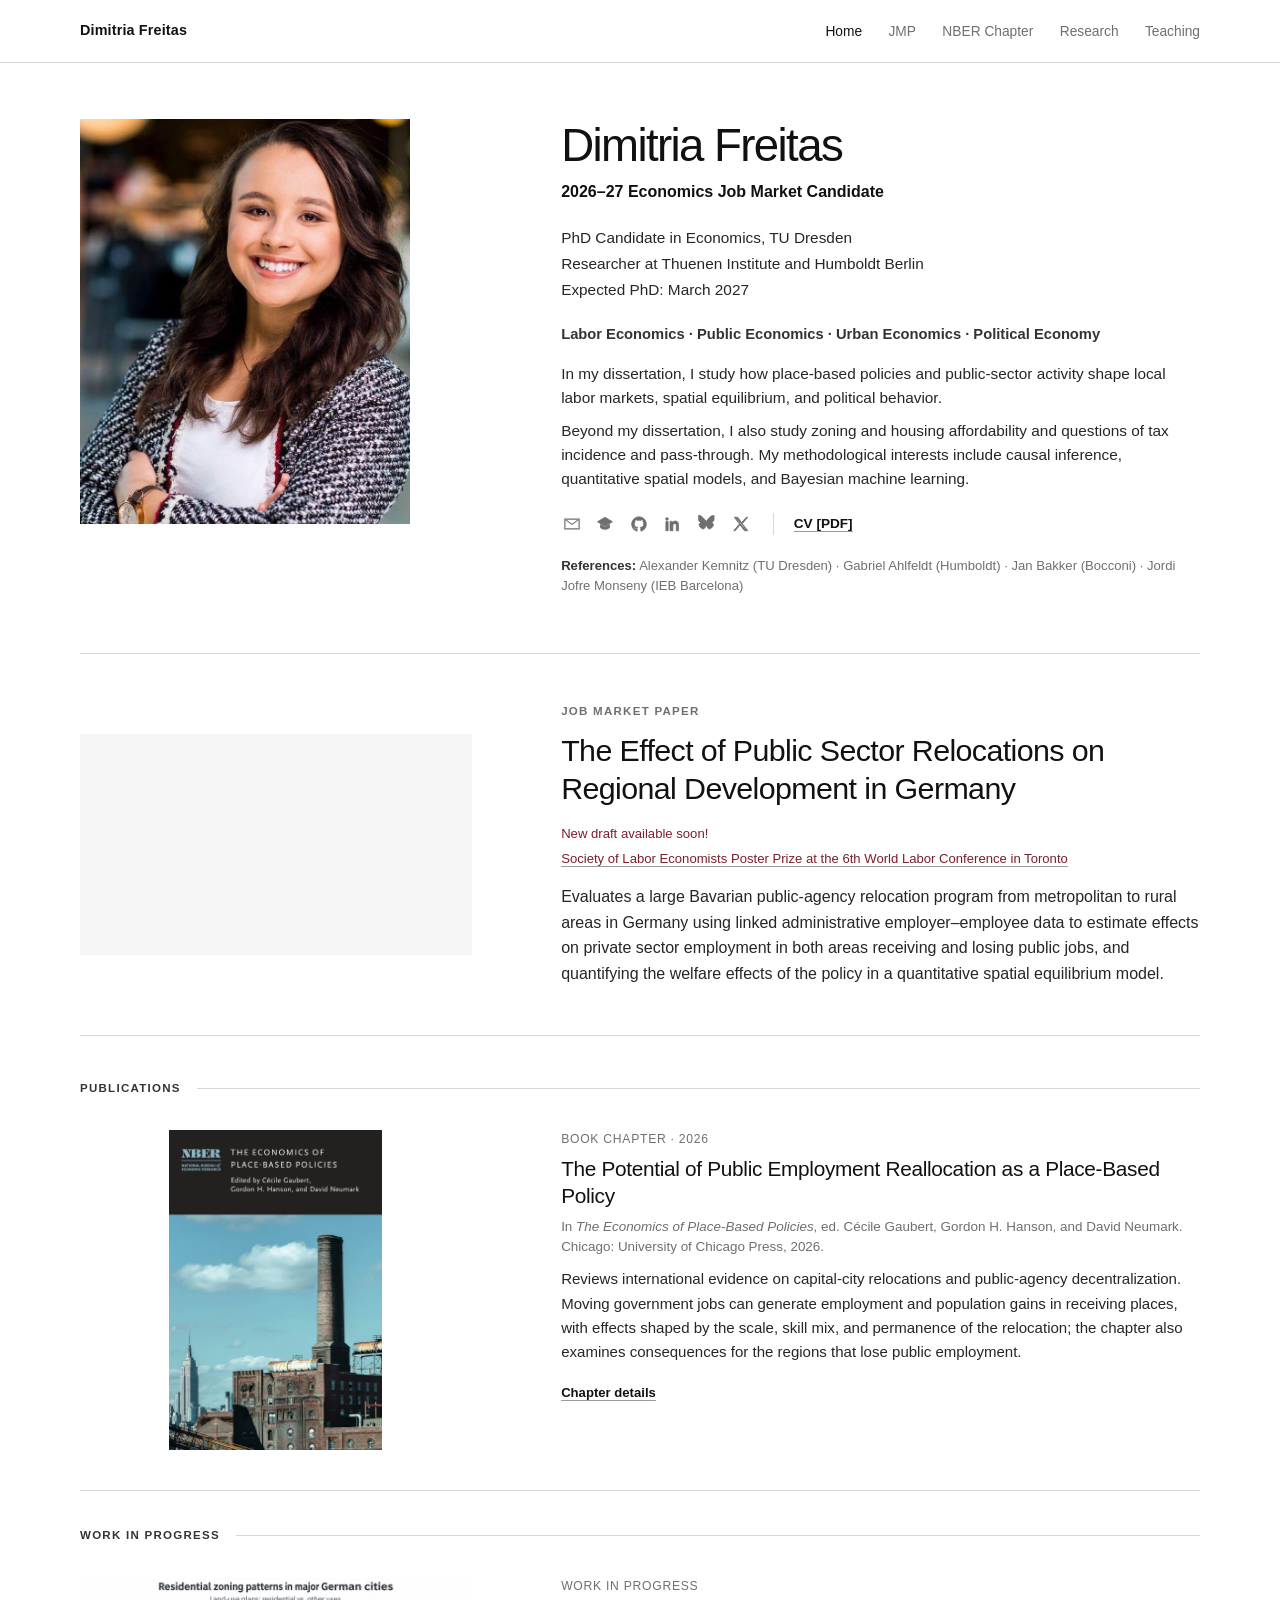
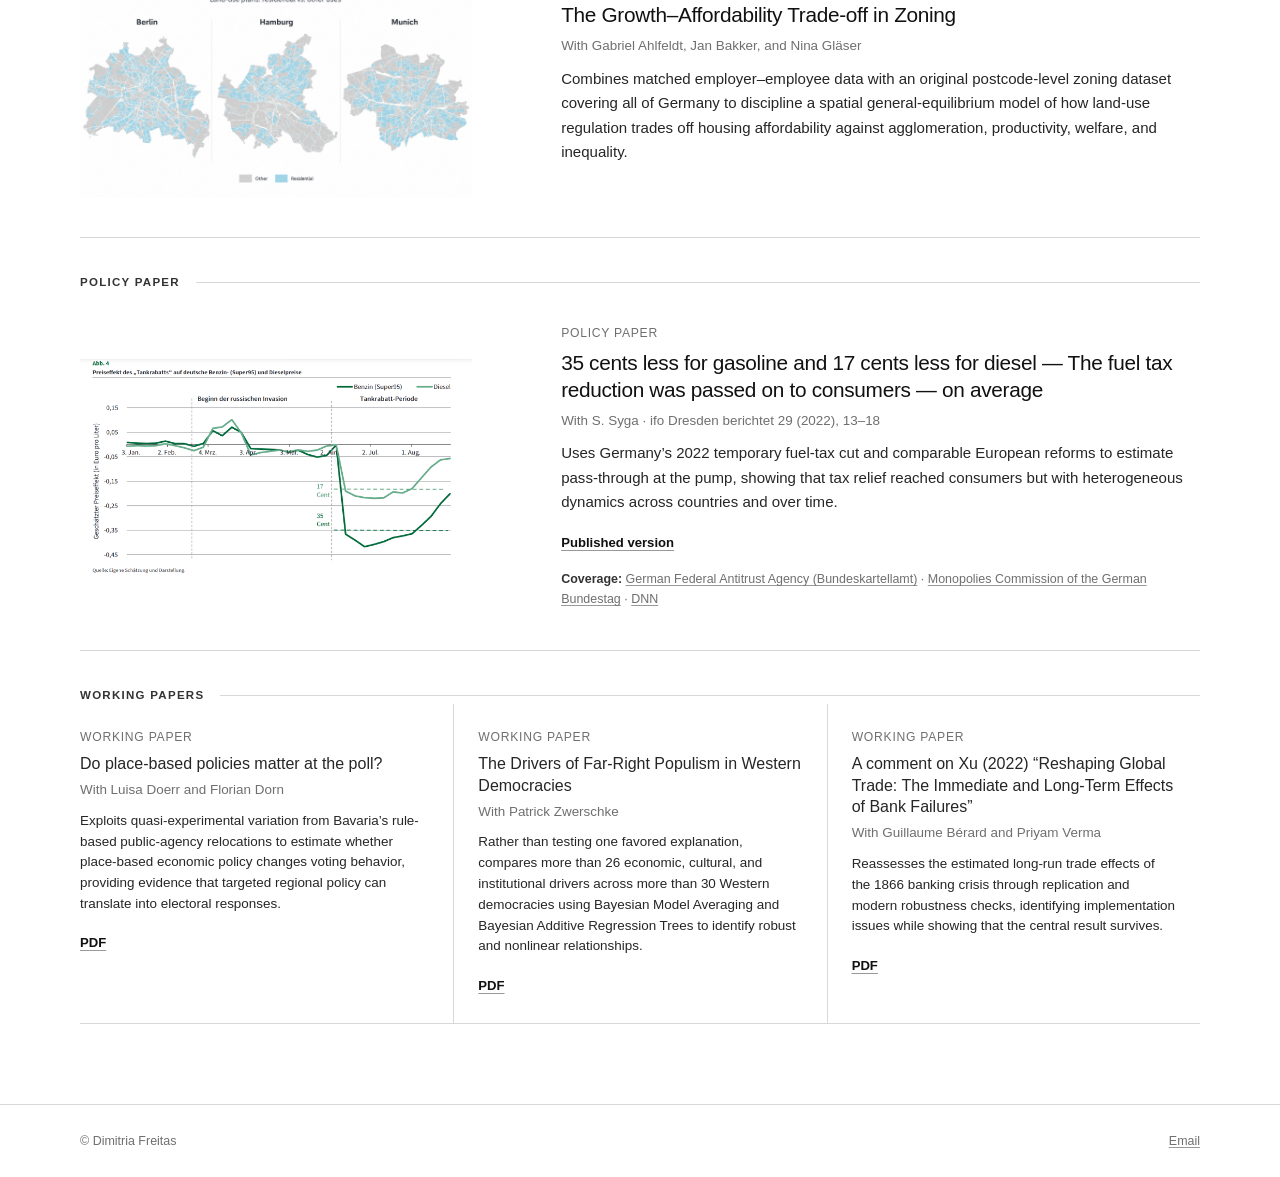
==== index.html @ 831e18a9 "Update Alexander Kemnitz reference link Co-Authored-By: Claude Opus 5.5 <noreply@anthropic.com>" ====
<!DOCTYPE html>
<html lang="en">
  <head>
    <meta charset="utf-8" >
    <meta name="viewport" content="width=device-width, initial-scale=1" >
    <title>Dimitria Freitas | Economist</title>
    <meta
      name="description"
      content="Dimitria Freitas is a 2026–27 economics job market candidate studying place-based policies, local labor markets, and spatial economics."
    >
    <link rel="canonical" href="https://www.dimitriafreitas.com/" >
    <meta property="og:type" content="website" >
    <meta property="og:title" content="Dimitria Freitas | Economist" >
    <meta
      property="og:description"
      content="2026–27 Economics Job Market Candidate and PhD Candidate at TU Dresden."
    >
    <meta property="og:url" content="https://www.dimitriafreitas.com/" >
    <meta
      property="og:image"
      content="https://www.dimitriafreitas.com/assets/images/dimitria-freitas.jpg"
    >
    <link rel="icon" href="favicon.svg" type="image/svg+xml" >
    <link rel="stylesheet" href="assets/css/styles.css" >
    <script type="application/ld+json">
      {
        "@context": "https://schema.org",
        "@type": "Person",
        "name": "Dimitria Freitas",
        "jobTitle": "PhD Candidate in Economics",
        "url": "https://www.dimitriafreitas.com/",
        "email": "mailto:dimitria.freitas@hu-berlin.de",
        "affiliation": [
          { "@type": "Organization", "name": "TU Dresden" },
          { "@type": "Organization", "name": "Humboldt-Universität zu Berlin" },
          { "@type": "Organization", "name": "Thünen Institute" }
        ],
        "sameAs": [
          "https://scholar.google.es/citations?hl=de&user=FEre8GAAAAAJ",
          "https://github.com/dndfreitas",
          "https://www.linkedin.com/in/dimitria-freitas-6b16939a/",
          "https://bsky.app/profile/dimitriafreitas.bsky.social",
          "https://twitter.com/DimitriaFreitas"
        ]
      }
    </script>
  </head>
  <body>
    <a class="skip-link" href="#main">Skip to main content</a>
    <header class="site-header">
      <div class="nav-wrap">
        <a class="site-name" href="./">Dimitria Freitas</a>
        <nav class="site-nav" aria-label="Main navigation">
          <ul>
            <li><a href="./" aria-current="page">Home</a></li>
            <li><a href="jmp/">JMP</a></li>
            <li><a href="nber-chapter/">NBER Chapter</a></li>
            <li><a href="research/">Research</a></li>
            <li><a href="teaching/">Teaching</a></li>
          </ul>
        </nav>
      </div>
    </header>

    <main id="main">
      <section class="hero" aria-labelledby="name">
        <img
          class="portrait"
          src="assets/images/dimitria-freitas.jpg"
          alt="Portrait of Dimitria Freitas"
          width="724"
          height="888"
        >
        <div class="hero-copy">
          <h1 id="name">Dimitria Freitas</h1>
          <p class="market">2026–27 Economics Job Market Candidate</p>
          <p class="affiliation">PhD Candidate in Economics, TU Dresden</p>
          <p class="affiliation">
            Researcher at Thuenen Institute and Humboldt Berlin
          </p>
          <p class="affiliation">Expected PhD: March 2027</p>
          <p class="fields">
            Labor Economics · Public Economics · Urban Economics ·
            Political Economy
          </p>
          <div class="research-bio">
            <p>
              In my dissertation, I study how place-based policies and
              public-sector activity shape local labor markets, spatial
              equilibrium, and political behavior.
            </p>
            <p>
              Beyond my dissertation, I also study zoning and housing
              affordability and questions of tax incidence and pass-through. My
              methodological interests include causal inference, quantitative
              spatial models, and Bayesian machine learning.
            </p>
          </div>

          <div class="hero-links">
            <div
              class="social-links"
              role="group"
              aria-label="Professional profiles"
            >
              <a
                class="social-link"
                href="mailto:dimitria.freitas@hu-berlin.de"
                aria-label="Email Dimitria Freitas"
              >
                <svg viewBox="0 0 24 24" aria-hidden="true">
                  <path
                    d="M2.5 5.5h19v13h-19z"
                    fill="none"
                    stroke-width="1.6"
                  />
                  <path
                    d="m3.5 6.5 8.5 6 8.5-6"
                    fill="none"
                    stroke-width="1.6"
                  />
                </svg>
              </a>
              <a
                class="social-link"
                href="https://scholar.google.es/citations?hl=de&amp;user=FEre8GAAAAAJ"
                aria-label="Dimitria Freitas on Google Scholar"
              >
                <svg viewBox="0 0 24 24" aria-hidden="true">
                  <path d="M2 9 12 3l10 6-10 6z" />
                  <path d="M6 12.5V17c3.5 2.7 8.5 2.7 12 0v-4.5l-6 3.5z" />
                </svg>
              </a>
              <a
                class="social-link"
                href="https://github.com/dndfreitas"
                aria-label="Dimitria Freitas on GitHub"
              >
                <svg viewBox="0 0 24 24" aria-hidden="true">
                  <path
                    d="M12 2.4a9.8 9.8 0 0 0-3.1 19.1c.5.1.7-.2.7-.5v-1.9c-2.8.6-3.4-1.2-3.4-1.2-.5-1.2-1.1-1.5-1.1-1.5-.9-.6.1-.6.1-.6 1 0 1.6 1.1 1.6 1.1.9 1.6 2.4 1.1 2.9.9.1-.7.4-1.1.7-1.3-2.3-.3-4.6-1.1-4.6-4.9 0-1.1.4-2 1-2.7-.1-.3-.4-1.3.1-2.7 0 0 .8-.3 2.7 1a9.2 9.2 0 0 1 4.9 0c1.9-1.3 2.7-1 2.7-1 .5 1.4.2 2.4.1 2.7.6.7 1 1.6 1 2.7 0 3.8-2.3 4.6-4.6 4.9.4.3.7 1 .7 1.9V21c0 .3.2.6.7.5A9.8 9.8 0 0 0 12 2.4z"
                  />
                </svg>
              </a>
              <a
                class="social-link"
                href="https://www.linkedin.com/in/dimitria-freitas-6b16939a/"
                aria-label="Dimitria Freitas on LinkedIn"
              >
                <svg viewBox="0 0 24 24" aria-hidden="true">
                  <path
                    d="M4 3.5A1.7 1.7 0 1 1 4 7a1.7 1.7 0 0 1 0-3.5zM2.5 8.5h3V21h-3zM8 8.5h2.9v1.7h.1c.4-.8 1.4-2.1 3.7-2.1 4 0 4.7 2.6 4.7 6V21h-3v-6.1c0-1.5 0-3.4-2.1-3.4s-2.4 1.6-2.4 3.3V21H8z"
                  />
                </svg>
              </a>
              <a
                class="social-link"
                href="https://bsky.app/profile/dimitriafreitas.bsky.social"
                aria-label="Dimitria Freitas on Bluesky"
              >
                <svg viewBox="0 0 24 24" aria-hidden="true">
                  <path
                    d="M12 10.2C10.8 7.9 7.5 3.7 4.4 1.5 1.5-.5.4-.2.4 2.4c0 .5.3 4.2.5 4.8.7 2.2 3.1 2.9 5.3 2.6-3.8.6-7.1 2.1-2.7 7 4.8 5 6.6-1.1 7.1-2.8.1-.3.2-.5.4-.5s.3.2.4.5c.5 1.7 2.3 7.8 7.1 2.8 4.4-4.9 1.1-6.4-2.7-7 2.2.3 4.6-.4 5.3-2.6.2-.6.5-4.3.5-4.8 0-2.6-1.1-2.9-4-.9-3.1 2.2-6.4 6.4-7.6 8.7z"
                  />
                </svg>
              </a>
              <a
                class="social-link"
                href="https://twitter.com/DimitriaFreitas"
                aria-label="Dimitria Freitas on X"
              >
                <svg viewBox="0 0 24 24" aria-hidden="true">
                  <path
                    d="M3 3h4.6l5.3 7.1L19 3h2l-7.2 8.5L21.2 21h-4.6l-5.8-7.7L4.2 21h-2l7.7-9.1zm3.6 2-1.2.1L17.5 19H19z"
                  />
                </svg>
              </a>
            </div>
            <a class="cv-link" href="files/Dimitria_Freitas_CV.pdf">CV [PDF]</a>
          </div>

          <p class="references">
            <strong>References:</strong>
            <a
              href="https://tu-dresden.de/bu/wirtschaft/vwl/wuw/die-professur/inhaber"
              >Alexander Kemnitz</a
            > (TU Dresden)
            · <a href="https://www.ahlfeldt.com/">Gabriel Ahlfeldt</a> (Humboldt) ·
            <a href="https://janbakker.org/">Jan Bakker</a> (Bocconi) ·
            <a href="https://ieb.ub.edu/en/researcher/jordi-jofre-monseny/"
              >Jordi Jofre Monseny</a
            > (IEB Barcelona)
          </p>
        </div>
      </section>

      <section class="feature section-rule" aria-labelledby="jmp-heading">
        <div class="video-frame">
          <iframe
            src="https://www.youtube-nocookie.com/embed/AXLVGUL-ftw"
            title="Dimitria Freitas: 60 Second Pitch for the Job Market Paper"
            loading="lazy"
            allow="accelerometer; encrypted-media; gyroscope; picture-in-picture; web-share"
            referrerpolicy="strict-origin-when-cross-origin"
            allowfullscreen
          ></iframe>
        </div>
        <div>
          <p class="kicker">Job Market Paper</p>
          <h2 id="jmp-heading">
            The Effect of Public Sector Relocations on Regional Development in
            Germany
          </h2>
          <p class="draft-note">New draft available soon!</p>
          <p class="award">
            <a href="https://www.sole-jole.org/fellows-awards-for-best-posters"
              >Society of Labor Economists Poster Prize at the 6th World Labor
              Conference in Toronto</a
            >
          </p>
          <p class="abstract">
            Evaluates a large Bavarian public-agency relocation program from
            metropolitan to rural areas in Germany using linked administrative
            employer–employee data to estimate effects on private sector
            employment in both areas receiving and losing public jobs, and
            quantifying the welfare effects of the policy in a quantitative
            spatial equilibrium model.
          </p>
          <!-- The JMP PDF is temporarily unpublished; do not show a PDF button. -->
        </div>
      </section>

      <section class="portfolio section-rule" aria-label="Research portfolio">
        <section class="category" aria-labelledby="publications-heading">
          <h2 class="category-heading" id="publications-heading">
            Publications
          </h2>
          <article class="feature-project">
            <img
              class="project-media media-public-employment"
              src="assets/images/research/public-employment-reallocation.jpg"
              alt="Cover of The Economics of Place-Based Policies"
            >
            <div>
              <p class="project-status">Book chapter · 2026</p>
              <h3>
                <a href="nber-chapter/"
                  >The Potential of Public Employment Reallocation as a
                  Place-Based Policy</a
                >
              </h3>
              <p class="meta">
                In <cite>The Economics of Place-Based Policies</cite>, ed.
                Cécile Gaubert, Gordon H. Hanson, and David Neumark. Chicago:
                University of Chicago Press, 2026.
              </p>
              <p class="project-summary">
                Reviews international evidence on capital-city relocations and
                public-agency decentralization. Moving government jobs can
                generate employment and population gains in receiving places,
                with effects shaped by the scale, skill mix, and permanence of
                the relocation; the chapter also examines consequences for the
                regions that lose public employment.
              </p>
              <div class="project-links">
                <a href="nber-chapter/">Chapter details</a>
              </div>
            </div>
          </article>
        </section>

        <section class="category" aria-labelledby="progress-heading">
          <h2 class="category-heading" id="progress-heading">
            Work in Progress
          </h2>
          <article class="feature-project">
            <img
              class="project-media media-zoning"
              src="assets/images/research/zoning.jpg"
              alt="Residential zoning patterns in Berlin, Hamburg, and Munich"
            >
            <div>
              <p class="project-status">Work in progress</p>
              <h3>The Growth–Affordability Trade-off in Zoning</h3>
              <p class="meta">
                With Gabriel Ahlfeldt, Jan Bakker, and Nina Gläser
              </p>
              <p class="project-summary">
                Combines matched employer–employee data with an original
                postcode-level zoning dataset covering all of Germany to
                discipline a spatial general-equilibrium model of how land-use
                regulation trades off housing affordability against agglomeration,
                productivity, welfare, and inequality.
              </p>
            </div>
          </article>
        </section>

        <section class="category" aria-labelledby="policy-heading">
          <h2 class="category-heading" id="policy-heading">Policy Paper</h2>
          <article class="feature-project">
            <img
              class="project-media media-fuel-tax"
              src="assets/images/research/fuel-tax.png"
              alt="Estimated effects of Germany’s temporary fuel-tax cut on gasoline and diesel prices"
            >
            <div>
              <p class="project-status">Policy paper</p>
              <h3>
                <a
                  href="https://www.ifo.de/publikationen/2022/aufsatz-zeitschrift/35-cent-weniger-fuer-benzin-und-17-cent-weniger-fuer-diesel"
                  >35 cents less for gasoline and 17 cents less for diesel — The
                  fuel tax reduction was passed on to consumers — on average</a
                >
              </h3>
              <p class="meta">
                With S. Syga · ifo Dresden berichtet 29 (2022), 13–18
              </p>
              <p class="project-summary">
                Uses Germany’s 2022 temporary fuel-tax cut and comparable
                European reforms to estimate pass-through at the pump, showing
                that tax relief reached consumers but with heterogeneous dynamics
                across countries and over time.
              </p>
              <div class="project-links">
                <a
                  href="https://www.ifo.de/publikationen/2022/aufsatz-zeitschrift/35-cent-weniger-fuer-benzin-und-17-cent-weniger-fuer-diesel"
                  >Published version</a
                >
              </div>
              <p class="coverage">
                <strong>Coverage:</strong>
                <a
                  href="https://www.bundeskartellamt.de/SharedDocs/Publikation/DE/Sektoruntersuchungen/Sektoruntersuchung_Raffinerien_Zwischenbericht.pdf?__blob=publicationFile&amp;v=4"
                  >German Federal Antitrust Agency (Bundeskartellamt)</a
                >
                ·
                <a href="https://dserver.bundestag.de/btd/20/087/2008700.pdf"
                  >Monopolies Commission of the German Bundestag</a
                >
                ·
                <a
                  href="https://www.dnn.de/lokales/dresden/studie-aus-dresden-tankrabatt-kam-nicht-immer-voll-an-U3KPB6WHL4F5FY7GV7LCLH7XUM.html"
                  >DNN</a
                >
              </p>
            </div>
          </article>
        </section>

        <section
          class="category compact-category"
          aria-labelledby="working-heading"
        >
          <h2 class="category-heading" id="working-heading">Working Papers</h2>
          <div class="compact-papers">
            <article class="compact-paper">
              <!-- Dated manuscript path; replace with a stable *_current.pdf file in working_papers when available. -->
              <p class="project-status">Working paper</p>
              <h3>
                <a
                  href="https://raw.githubusercontent.com/dndfreitas/working_papers/main/PBP%20at%20the%20Poll/2026_02_13_PBP_at_the_polls.pdf"
                  >Do place-based policies matter at the poll?</a
                >
              </h3>
              <p class="meta">With Luisa Doerr and Florian Dorn</p>
              <p>
                Exploits quasi-experimental variation from Bavaria’s rule-based
                public-agency relocations to estimate whether place-based economic
                policy changes voting behavior, providing evidence that targeted
                regional policy can translate into electoral responses.
              </p>
              <div class="project-links">
                <a
                  href="https://raw.githubusercontent.com/dndfreitas/working_papers/main/PBP%20at%20the%20Poll/2026_02_13_PBP_at_the_polls.pdf"
                  >PDF</a
                >
              </div>
            </article>
            <article class="compact-paper">
              <!-- Dated manuscript path; replace with a stable *_current.pdf file in working_papers when available. -->
              <p class="project-status">Working paper</p>
              <h3>
                <a
                  href="https://raw.githubusercontent.com/dndfreitas/working_papers/main/FR%20Populism%20in%20Western%20Democracies/2024_01_24_TheDriversofFarRightPopulism.pdf"
                  >The Drivers of Far-Right Populism in Western Democracies</a
                >
              </h3>
              <p class="meta">With Patrick Zwerschke</p>
              <p>
                Rather than testing one favored explanation, compares more than
                26 economic, cultural, and institutional drivers across more than
                30 Western democracies using Bayesian Model Averaging and Bayesian
                Additive Regression Trees to identify robust and nonlinear
                relationships.
              </p>
              <div class="project-links">
                <a
                  href="https://raw.githubusercontent.com/dndfreitas/working_papers/main/FR%20Populism%20in%20Western%20Democracies/2024_01_24_TheDriversofFarRightPopulism.pdf"
                  >PDF</a
                >
              </div>
            </article>
            <article class="compact-paper">
              <p class="project-status">Working paper</p>
              <h3>
                <a
                  href="https://www.econstor.eu/bitstream/10419/279958/1/I4R-DP085.pdf"
                  >A comment on Xu (2022) “Reshaping Global Trade: The Immediate
                  and Long-Term Effects of Bank Failures”</a
                >
              </h3>
              <p class="meta">With Guillaume Bérard and Priyam Verma</p>
              <p>
                Reassesses the estimated long-run trade effects of the 1866
                banking crisis through replication and modern robustness checks,
                identifying implementation issues while showing that the central
                result survives.
              </p>
              <div class="project-links">
                <a
                  href="https://www.econstor.eu/bitstream/10419/279958/1/I4R-DP085.pdf"
                  >PDF</a
                >
              </div>
            </article>
          </div>
        </section>
      </section>
    </main>

    <footer class="site-footer">
      <div class="footer-wrap">
        <span>© Dimitria Freitas</span
        ><a href="mailto:dimitria.freitas@hu-berlin.de">Email</a>
      </div>
    </footer>

  </body>
</html>
---- assets/css/styles.css ----
:root {
  --black: #111111;
  --text: #262626;
  --dark: #333333;
  --muted: #6f6f6f;
  --light-muted: #999999;
  --line: #d8d8d8;
  --soft: #f5f5f5;
  --background: #ffffff;
  --sans:
    -apple-system, BlinkMacSystemFont, "Segoe UI", Helvetica, Arial, sans-serif;
}

* {
  box-sizing: border-box;
}
html {
  scroll-behavior: smooth;
}
body {
  margin: 0;
  background: var(--background);
  color: var(--text);
  font-family: var(--sans);
  font-size: 16px;
  line-height: 1.62;
  -webkit-font-smoothing: antialiased;
}
a {
  color: var(--dark);
  text-decoration-color: var(--light-muted);
  text-decoration-thickness: 1px;
  text-underline-offset: 0.2em;
}
a:hover {
  color: var(--black);
  text-decoration-color: var(--black);
}
a:focus-visible,
summary:focus-visible {
  outline: 2px solid var(--dark);
  outline-offset: 4px;
}
img {
  max-width: 100%;
}
.skip-link {
  position: absolute;
  left: -9999px;
  top: 0.5rem;
  z-index: 20;
  padding: 0.55rem 0.75rem;
  background: var(--black);
  color: white;
  font-size: 0.85rem;
}
.skip-link:focus {
  left: 0.75rem;
}
.site-header {
  border-bottom: 1px solid var(--line);
}
.nav-wrap {
  width: min(1120px, calc(100% - 3rem));
  min-height: 62px;
  margin: 0 auto;
  display: flex;
  align-items: center;
  justify-content: space-between;
  gap: 2rem;
}
.site-name {
  color: var(--black);
  font-size: 0.9rem;
  font-weight: 600;
  letter-spacing: 0.01em;
  text-decoration: none;
}
.site-nav ul {
  display: flex;
  gap: 1.65rem;
  margin: 0;
  padding: 0;
  list-style: none;
}
.site-nav a {
  color: var(--muted);
  font-size: 0.86rem;
  font-weight: 450;
  text-decoration: none;
}
.site-nav a:hover,
.site-nav a[aria-current="page"] {
  color: var(--black);
}
main {
  width: min(1120px, calc(100% - 3rem));
  margin: 0 auto;
  padding: 3.5rem 0 4.5rem;
}
.hero {
  display: grid;
  grid-template-columns: minmax(280px, 0.38fr) minmax(0, 0.62fr);
  align-items: start;
  gap: clamp(3rem, 7vw, 6.5rem);
  padding-bottom: 3.5rem;
}
.portrait {
  display: block;
  width: 100%;
  max-width: 330px;
  height: auto;
}
.hero-copy {
  padding-top: 0.1rem;
}
.hero h1 {
  margin: 0 0 0.55rem;
  color: var(--black);
  font-size: clamp(2.5rem, 4vw, 2.85rem);
  font-weight: 450;
  letter-spacing: -0.035em;
  line-height: 1.08;
}
.market {
  margin: 0 0 1.35rem;
  color: var(--black);
  font-size: 1rem;
  font-weight: 550;
}
.affiliation {
  margin: 0.08rem 0;
  font-size: 0.96rem;
}
.fields {
  max-width: 670px;
  margin: 1.25rem 0 0.75rem;
  color: var(--dark);
  font-size: 0.92rem;
  font-weight: 550;
}
.research-bio {
  max-width: 690px;
  margin-top: 0.9rem;
}
.research-bio p {
  margin: 0 0 0.55rem;
  font-size: 0.96rem;
  line-height: 1.58;
}
.hero-links {
  display: flex;
  align-items: center;
  flex-wrap: wrap;
  gap: 1rem;
  margin-top: 1.35rem;
}
.social-links {
  display: flex;
  gap: 0.8rem;
}
.social-link {
  display: inline-flex;
  width: 21px;
  height: 21px;
  align-items: center;
  justify-content: center;
  color: var(--muted);
  text-decoration: none;
}
.social-link:hover {
  color: var(--black);
}
.social-link svg {
  width: 18px;
  height: 18px;
  fill: currentColor;
  stroke: currentColor;
}
.cv-link {
  margin-left: 0.35rem;
  padding-left: 1.25rem;
  border-left: 1px solid var(--line);
  color: var(--black);
  font-size: 0.85rem;
  font-weight: 600;
}
.references {
  margin: 1.3rem 0 0;
  color: var(--muted);
  font-size: 0.82rem;
  line-height: 1.55;
}
.references strong {
  color: var(--dark);
  font-weight: 600;
}
.references a {
  color: inherit;
  text-decoration-color: transparent;
}
.references a:hover {
  color: var(--black);
  text-decoration-color: currentColor;
}
.section-rule {
  border-top: 1px solid var(--line);
}
.feature {
  display: grid;
  grid-template-columns: minmax(280px, 0.38fr) minmax(0, 0.62fr);
  gap: clamp(3rem, 7vw, 6.5rem);
  padding: 3rem 0;
}
.project-media {
  display: block;
  width: auto;
  max-width: 100%;
  height: auto;
  max-height: 340px;
  justify-self: center;
  object-fit: contain;
}
.video-frame {
  position: relative;
  width: 100%;
  aspect-ratio: 16 / 9;
  overflow: hidden;
  background: var(--soft);
}
.video-frame iframe {
  position: absolute;
  inset: 0;
  width: 100%;
  height: 100%;
  border: 0;
}
.feature .project-media {
  max-height: 340px;
}
.project-image {
  display: block;
  width: 100%;
  aspect-ratio: 4 / 3;
  object-fit: cover;
  filter: grayscale(100%);
}
.project-image.contain {
  object-fit: contain;
  filter: none;
}
.kicker,
.category-heading {
  margin: 0;
  color: var(--muted);
  font-size: 0.72rem;
  font-weight: 650;
  letter-spacing: 0.11em;
  text-transform: uppercase;
}
.feature h2 {
  max-width: 680px;
  margin: 0.65rem 0 1rem;
  color: var(--black);
  font-size: clamp(1.55rem, 2.5vw, 1.9rem);
  font-weight: 450;
  letter-spacing: -0.02em;
  line-height: 1.25;
}
.feature .abstract {
  max-width: 700px;
  margin: 0;
}
.document-links,
.project-links {
  display: flex;
  flex-wrap: wrap;
  gap: 0.55rem 1.25rem;
  margin-top: 1.1rem;
}
.document-links a,
.project-links a {
  color: var(--black);
  font-size: 0.82rem;
  font-weight: 600;
}
.portfolio {
  padding-top: 0.5rem;
}
.category {
  padding-top: 2.2rem;
}
.category-heading {
  display: flex;
  align-items: center;
  gap: 1rem;
  color: var(--dark);
}
.category-heading::after {
  content: "";
  height: 1px;
  flex: 1;
  background: var(--line);
}
.feature-project {
  display: grid;
  grid-template-columns: minmax(280px, 0.38fr) minmax(0, 0.62fr);
  gap: clamp(3rem, 7vw, 6.5rem);
  padding: 2rem 0 2.5rem;
  border-bottom: 1px solid var(--line);
}
.feature-project .project-media {
  max-height: 320px;
  align-self: center;
}
.feature-project h3 {
  margin: 0 0 0.5rem;
  color: var(--black);
  font-size: 1.3rem;
  font-weight: 500;
  letter-spacing: -0.015em;
  line-height: 1.3;
}
.feature-project h3 a {
  color: inherit;
  text-decoration: none;
}
.feature-project h3 a:hover {
  text-decoration: underline;
}
.award {
  margin: -0.45rem 0 0.9rem;
  color: var(--muted);
  font-size: 0.82rem;
}
.feature .draft-note,
.feature .award {
  color: #7a1f2b;
}
.award a {
  color: inherit;
}
.coverage {
  margin: 1rem 0 0;
  color: var(--muted);
  font-size: 0.78rem;
}
.coverage strong {
  color: var(--dark);
  font-weight: 600;
}
.coverage a {
  color: inherit;
}
.compact-category {
  padding-bottom: 0.5rem;
}
.compact-papers {
  display: grid;
  grid-template-columns: repeat(3, minmax(0, 1fr));
  border-bottom: 1px solid var(--line);
}
.compact-paper {
  padding: 1.5rem 1.5rem 1.7rem 0;
}
.compact-paper + .compact-paper {
  padding-left: 1.5rem;
  border-left: 1px solid var(--line);
}
.compact-paper h3 {
  margin: 0 0 0.35rem;
  font-size: 1rem;
  font-weight: 500;
  line-height: 1.35;
}
.compact-paper h3 a {
  color: inherit;
  text-decoration: none;
}
.compact-paper h3 a:hover {
  text-decoration: underline;
}
.compact-paper > p:not(.meta):not(.project-status) {
  margin: 0;
  font-size: 0.84rem;
  line-height: 1.55;
}
.project-row {
  display: grid;
  grid-template-columns: minmax(220px, 0.3fr) minmax(0, 0.7fr);
  gap: clamp(2rem, 5vw, 4rem);
  padding: 2rem 0;
  border-bottom: 1px solid var(--line);
}
.project-row .project-media {
  min-height: 170px;
}
.project-status {
  margin: 0 0 0.3rem;
  color: var(--muted);
  font-size: 0.76rem;
  letter-spacing: 0.06em;
  text-transform: uppercase;
}
.project-row h3,
.index-item h3 {
  margin: 0 0 0.4rem;
  color: var(--black);
  font-size: 1.2rem;
  font-weight: 500;
  letter-spacing: -0.012em;
  line-height: 1.32;
}
.project-row h3 a,
.index-item h3 a {
  color: inherit;
  text-decoration: none;
}
.project-row h3 a:hover,
.index-item h3 a:hover {
  text-decoration: underline;
  text-decoration-thickness: 1px;
}
.meta {
  margin: 0 0 0.65rem;
  color: var(--muted);
  font-size: 0.84rem;
  line-height: 1.5;
}
.project-summary {
  max-width: 720px;
  margin: 0;
  font-size: 0.94rem;
}
.page-header {
  max-width: 720px;
  margin-bottom: 2.5rem;
}
.page-title {
  margin: 0 0 0.65rem;
  color: var(--black);
  font-size: 2rem;
  font-weight: 450;
  letter-spacing: -0.025em;
  line-height: 1.15;
}
.page-intro {
  margin: 0;
  color: var(--muted);
  font-size: 0.95rem;
}
.index-section {
  margin-top: 2.2rem;
}
.index-section-title {
  margin: 0;
  padding-bottom: 0.65rem;
  border-bottom: 1px solid var(--line);
  color: var(--dark);
  font-size: 0.78rem;
  font-weight: 650;
  letter-spacing: 0.09em;
  text-transform: uppercase;
}
.index-item {
  padding: 1.15rem 0;
  border-bottom: 1px solid var(--line);
}
.index-item p {
  max-width: 800px;
  margin: 0.45rem 0 0;
  font-size: 0.92rem;
}
.index-item .project-links {
  margin-top: 0.65rem;
}
.catalog-row {
  display: grid;
  grid-template-columns: 180px minmax(0, 1fr);
  gap: 2rem;
  padding: 1.35rem 0;
  border-bottom: 1px solid var(--line);
}
.catalog-row .project-media {
  max-height: 180px;
  align-self: center;
}
.catalog-row h3 {
  margin: 0 0 0.35rem;
  color: var(--black);
  font-size: 1.08rem;
  font-weight: 500;
  line-height: 1.35;
}
.catalog-row h3 a {
  color: inherit;
  text-decoration: none;
}
.catalog-row h3 a:hover {
  text-decoration: underline;
}
.catalog-row p:not(.meta):not(.project-status) {
  max-width: 760px;
  margin: 0.35rem 0 0;
  font-size: 0.88rem;
}
.course-title {
  font-weight: 600;
}
.teaching-list {
  width: 100%;
  margin-top: 2rem;
  border-collapse: collapse;
  border-top: 1px solid var(--line);
}
.teaching-row {
  display: grid;
  grid-template-columns: minmax(0, 1.6fr) minmax(180px, 0.75fr) 110px;
  gap: 1.5rem;
  padding: 0.85rem 0;
  border-bottom: 1px solid var(--line);
  align-items: baseline;
}
.teaching-list thead .teaching-row {
  color: var(--muted);
  font-size: 0.72rem;
  font-weight: 650;
  letter-spacing: 0.08em;
  text-transform: uppercase;
  text-align: left;
}
.teaching-row th,
.teaching-row td {
  padding: 0;
  font-weight: inherit;
}
.course {
  font-size: 0.9rem;
  font-weight: 500;
}
.institution,
.term {
  color: var(--muted);
  font-size: 0.82rem;
}
.unit {
  display: block;
  margin-top: 0.12rem;
  color: var(--light-muted);
  font-size: 0.76rem;
  line-height: 1.4;
}
.thesis-supervision {
  margin-top: 2.5rem;
  max-width: 820px;
}
.thesis-supervision h2 {
  margin: 0 0 0.5rem;
  font-size: 1.3rem;
  font-weight: 500;
}
details {
  margin-top: 1rem;
  border-top: 1px solid var(--line);
  border-bottom: 1px solid var(--line);
}
summary {
  padding: 0.8rem 0;
  cursor: pointer;
  color: var(--dark);
  font-size: 0.86rem;
  font-weight: 600;
}
.details-content {
  padding: 0 0 1rem;
}
.details-content h3 {
  margin: 1rem 0 0.3rem;
  font-size: 0.9rem;
  font-weight: 600;
}
.details-content ul {
  margin: 0;
  padding-left: 1.15rem;
  color: var(--muted);
  font-size: 0.85rem;
}
.paper-page {
  max-width: 850px;
}
.paper-page .page-header {
  max-width: 850px;
}
.paper-page .abstract {
  max-width: 790px;
  margin-top: 1.5rem;
}
.chapter-layout {
  display: grid;
  grid-template-columns: minmax(240px, 0.34fr) minmax(0, 0.66fr);
  gap: clamp(2.5rem, 6vw, 5.5rem);
  align-items: start;
}
.book-cover {
  margin: 0;
}
.book-cover img {
  display: block;
  width: 100%;
  height: auto;
}
.book-cover figcaption {
  margin-top: 0.45rem;
  padding-right: 0.55rem;
  border-right: 2px solid var(--line);
  color: var(--muted);
  font-size: 0.72rem;
  text-align: right;
}
.chapter-citation {
  margin: -0.35rem 0 1.4rem;
  color: var(--muted);
  font-size: 0.87rem;
}
.chapter-copy .abstract {
  margin-top: 0;
}
.chapter-copy .abstract-label {
  margin: 1.8rem 0 0.45rem;
  color: var(--dark);
  font-size: 0.75rem;
  font-weight: 650;
  letter-spacing: 0.09em;
  text-transform: uppercase;
}
.notice {
  margin-top: 1.5rem;
  padding: 0.9rem 1rem;
  border-left: 2px solid var(--dark);
  background: var(--soft);
  color: var(--muted);
  font-size: 0.85rem;
}
.pdf-viewer {
  width: 100%;
  height: 78vh;
  min-height: 560px;
  margin-top: 1.5rem;
  border: 1px solid var(--line);
}
.site-footer {
  border-top: 1px solid var(--line);
}
.footer-wrap {
  width: min(1120px, calc(100% - 3rem));
  min-height: 72px;
  margin: 0 auto;
  display: flex;
  align-items: center;
  justify-content: space-between;
  color: var(--muted);
  font-size: 0.78rem;
}
.footer-wrap a {
  color: var(--muted);
}

@media (max-width: 760px) {
  .nav-wrap,
  main,
  .footer-wrap {
    width: min(100% - 2rem, 1120px);
  }
  .nav-wrap {
    display: block;
    padding: 0.85rem 0;
  }
  .site-nav {
    margin-top: 0.55rem;
  }
  .site-nav ul {
    gap: 1.15rem;
  }
  main {
    padding: 2.25rem 0 3.5rem;
  }
  .hero,
  .feature,
  .feature-project {
    grid-template-columns: 1fr;
    gap: 1.75rem;
  }
  .portrait {
    width: min(220px, 65vw);
  }
  .hero h1 {
    font-size: 2.45rem;
  }
  .hero {
    padding-bottom: 2.5rem;
  }
  .feature {
    padding: 2.4rem 0;
  }
  .project-row {
    grid-template-columns: 1fr;
    gap: 1.15rem;
    padding: 1.5rem 0;
  }
  .compact-papers {
    grid-template-columns: 1fr;
  }
  .compact-paper {
    padding: 1.3rem 0;
  }
  .compact-paper + .compact-paper {
    padding-left: 0;
    border-left: 0;
    border-top: 1px solid var(--line);
  }
  .jmp-intro {
    grid-template-columns: 1fr;
    gap: 1.5rem;
  }
  .jmp-video {
    max-width: 100%;
  }
  .catalog-row {
    grid-template-columns: 1fr;
    gap: 1rem;
  }
  .catalog-row .project-media {
    max-height: 260px;
  }
  .project-row .project-media {
    min-height: 210px;
  }
  .teaching-row {
    grid-template-columns: 1fr;
    gap: 0.1rem;
    padding: 0.8rem 0;
  }
  .teaching-list thead .teaching-row {
    display: none;
  }
  .footer-wrap {
    min-height: 85px;
    flex-direction: column;
    align-items: flex-start;
    justify-content: center;
    gap: 0.2rem;
  }
}

@media (prefers-reduced-motion: reduce) {
  html {
    scroll-behavior: auto;
  }
}
@media print {
  .site-header,
  .site-footer,
  .skip-link {
    display: none;
  }
  main {
    width: 100%;
    padding: 0;
  }
  .portrait,
  .project-media {
    filter: none;
  }
}

.feature .video-frame {
  align-self: center;
}
.jmp-intro {
  display: grid;
  grid-template-columns: minmax(260px, 310px) minmax(0, 1fr);
  gap: clamp(2rem, 5vw, 4rem);
  align-items: start;
}
.jmp-intro .page-header {
  padding-bottom: 0;
}
.jmp-video {
  width: 100%;
  margin: 0;
}
.jmp-presentations {
  margin-top: 2.25rem;
  padding-top: 1.5rem;
  border-top: 1px solid var(--line);
}
.jmp-presentations h2 {
  margin: 0 0 0.65rem;
  font-size: 1.15rem;
  font-weight: 500;
}
.jmp-presentations p {
  margin: 0.4rem 0;
  color: var(--muted);
  font-size: 0.88rem;
}
.draft-note {
  margin: 0.35rem 0 0.7rem;
  color: var(--muted);
  font-size: 0.82rem;
  font-weight: 500;
}

@media (max-width: 720px) {
  .chapter-layout {
    grid-template-columns: 1fr;
    gap: 2rem;
  }
  .book-cover {
    max-width: 340px;
  }
  .jmp-intro {
    grid-template-columns: 1fr;
    gap: 1.5rem;
  }
  .jmp-video {
    max-width: 100%;
  }
}
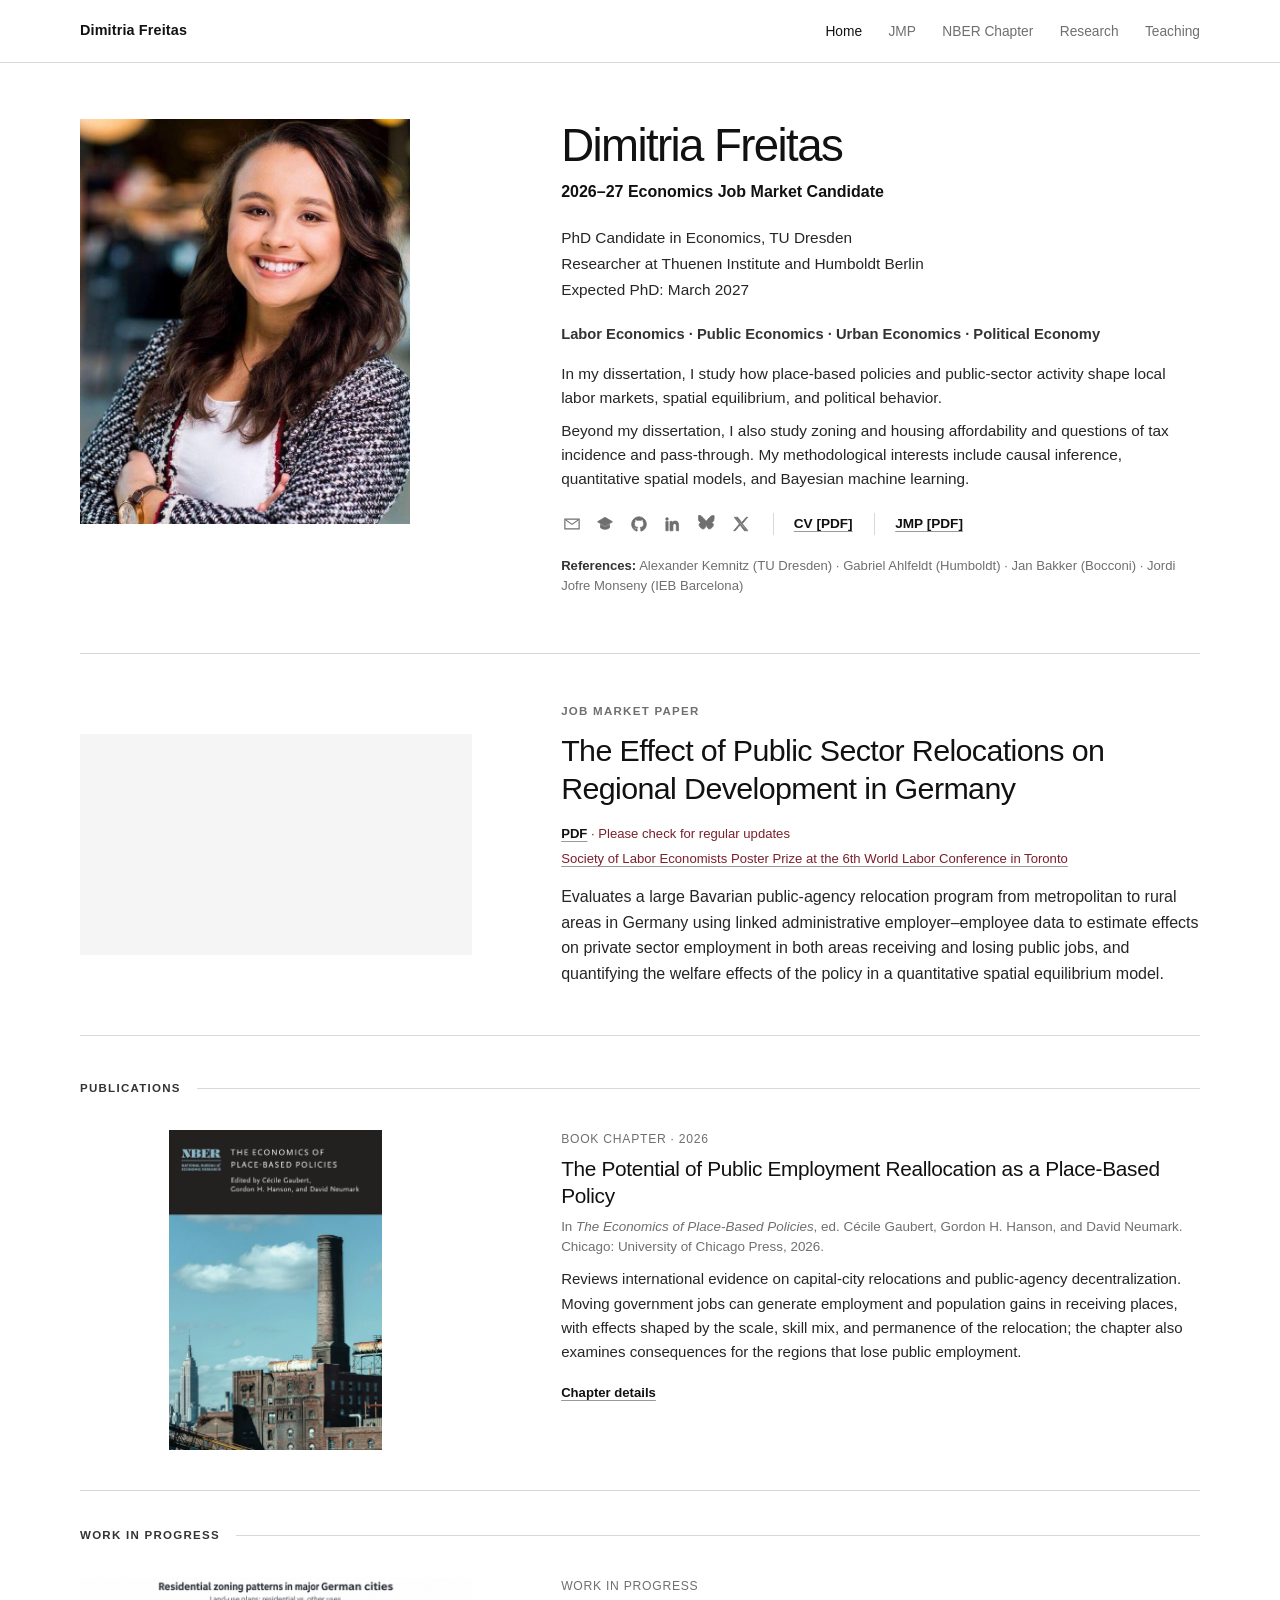
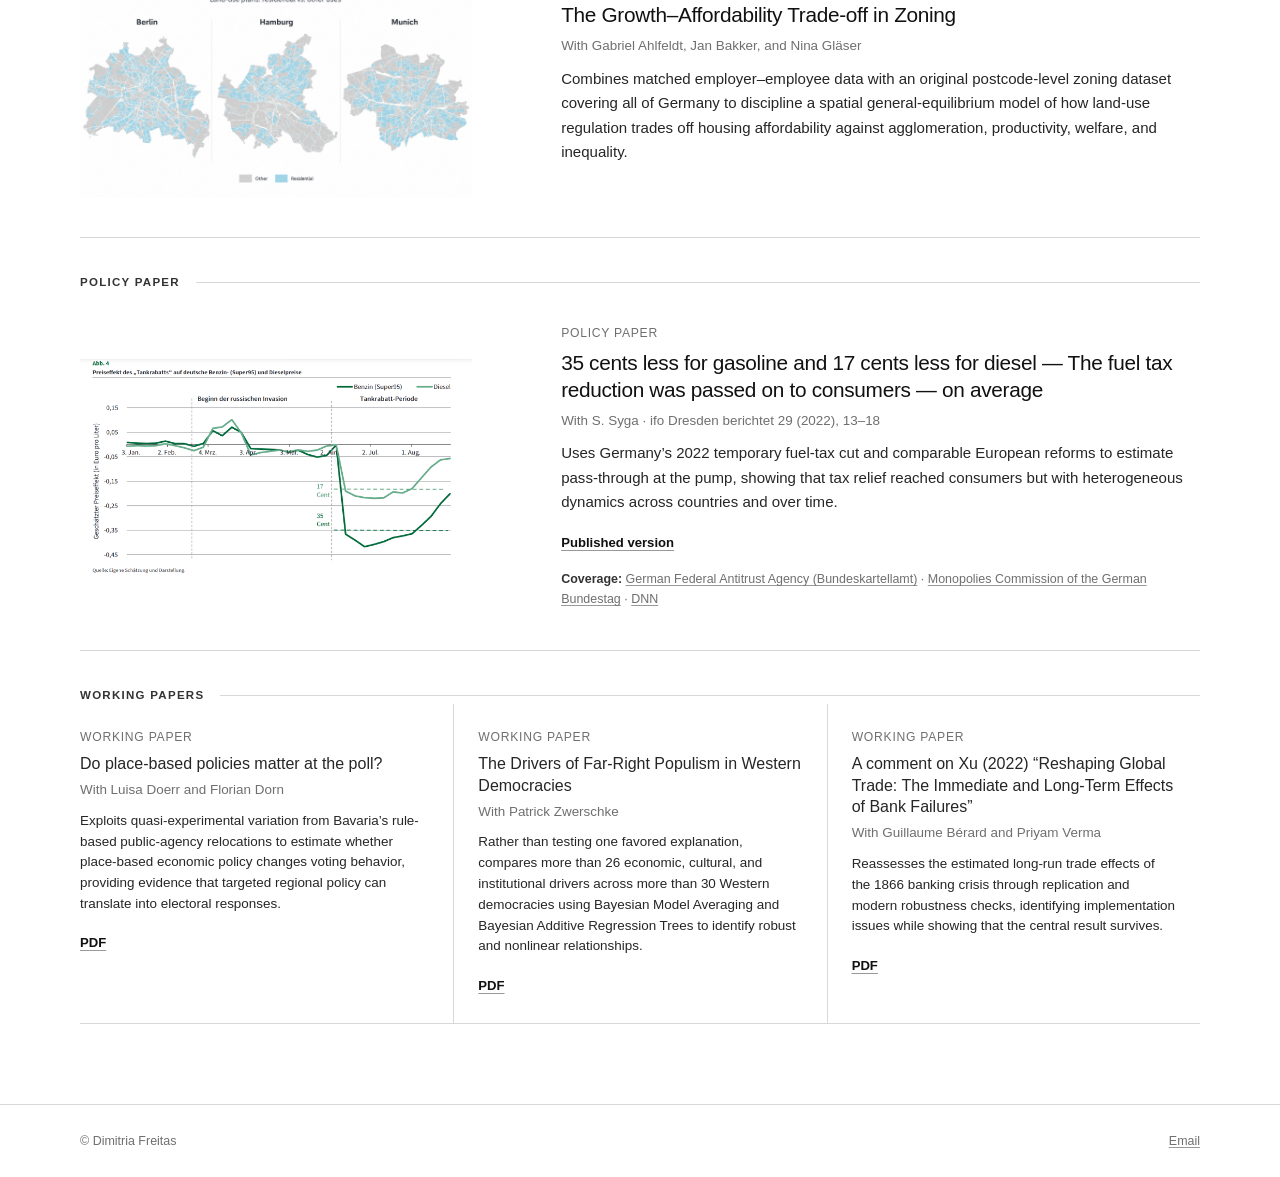
==== commit 35eacce0: "Publish current JMP draft PDF Add files/Dimitria_Freitas_JMP.pdf and link it from the home page (nex" ====
--- a/index.html
+++ b/index.html
@@ -176,7 +176,8 @@
                 </svg>
               </a>
             </div>
-            <a class="cv-link" href="files/Dimitria_Freitas_CV.pdf">CV [PDF]</a>
+            <a class="cv-link" href="files/Dimitria_Freitas_CV.pdf" data-goatcounter-click="cv-pdf">CV [PDF]</a>
+            <a class="cv-link" href="files/Dimitria_Freitas_JMP.pdf" data-goatcounter-click="jmp-pdf-hero">JMP [PDF]</a>
           </div>
 
           <p class="references">
@@ -186,8 +187,8 @@
               >Alexander Kemnitz</a
             > (TU Dresden)
             · <a href="https://www.ahlfeldt.com/">Gabriel Ahlfeldt</a> (Humboldt) ·
-            <a href="https://janbakker.org/">Jan Bakker</a> (Bocconi) ·
-            <a href="https://ieb.ub.edu/en/researcher/jordi-jofre-monseny/"
+            <a href="https://www.jandavidbakker.com/">Jan Bakker</a> (Bocconi) ·
+            <a href="https://sites.google.com/site/jordijofresite/"
               >Jordi Jofre Monseny</a
             > (IEB Barcelona)
           </p>
@@ -211,7 +212,10 @@
             The Effect of Public Sector Relocations on Regional Development in
             Germany
           </h2>
-          <p class="draft-note">New draft available soon!</p>
+          <p class="draft-note">
+            <a href="files/Dimitria_Freitas_JMP.pdf" data-goatcounter-click="jmp-pdf-feature">PDF</a>
+            · Please check for regular updates
+          </p>
           <p class="award">
             <a href="https://www.sole-jole.org/fellows-awards-for-best-posters"
               >Society of Labor Economists Poster Prize at the 6th World Labor
@@ -226,7 +230,6 @@
             quantifying the welfare effects of the policy in a quantitative
             spatial equilibrium model.
           </p>
-          <!-- The JMP PDF is temporarily unpublished; do not show a PDF button. -->
         </div>
       </section>
 
@@ -435,6 +438,10 @@
         ><a href="mailto:dimitria.freitas@hu-berlin.de">Email</a>
       </div>
     </footer>
-
+    <script
+      data-goatcounter="https://dfreitas.goatcounter.com/count"
+      async
+      src="https://gc.zgo.at/count.js"
+    ></script>
   </body>
 </html>
--- a/assets/css/styles.css
+++ b/assets/css/styles.css
@@ -810,6 +810,10 @@
   font-size: 0.82rem;
   font-weight: 500;
 }
+.draft-note a {
+  color: var(--black);
+  font-weight: 650;
+}
 
 @media (max-width: 720px) {
   .chapter-layout {
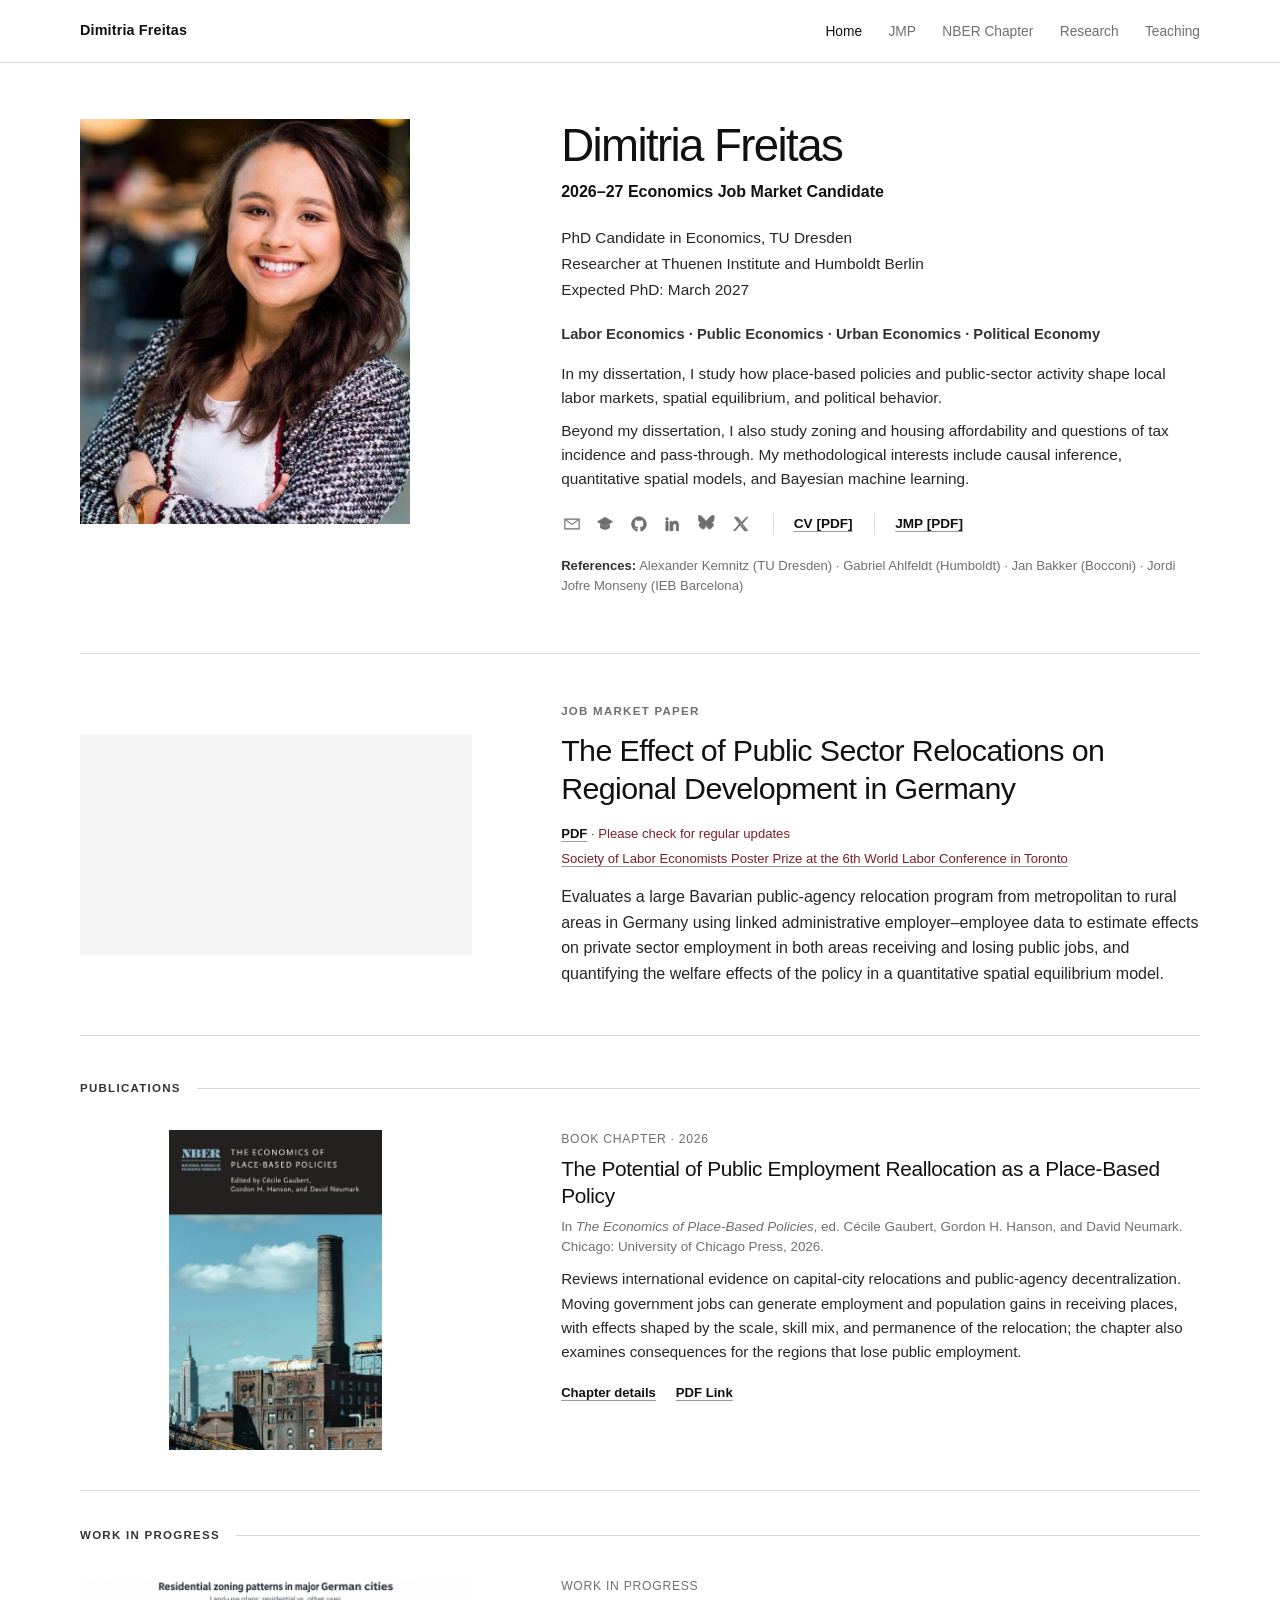
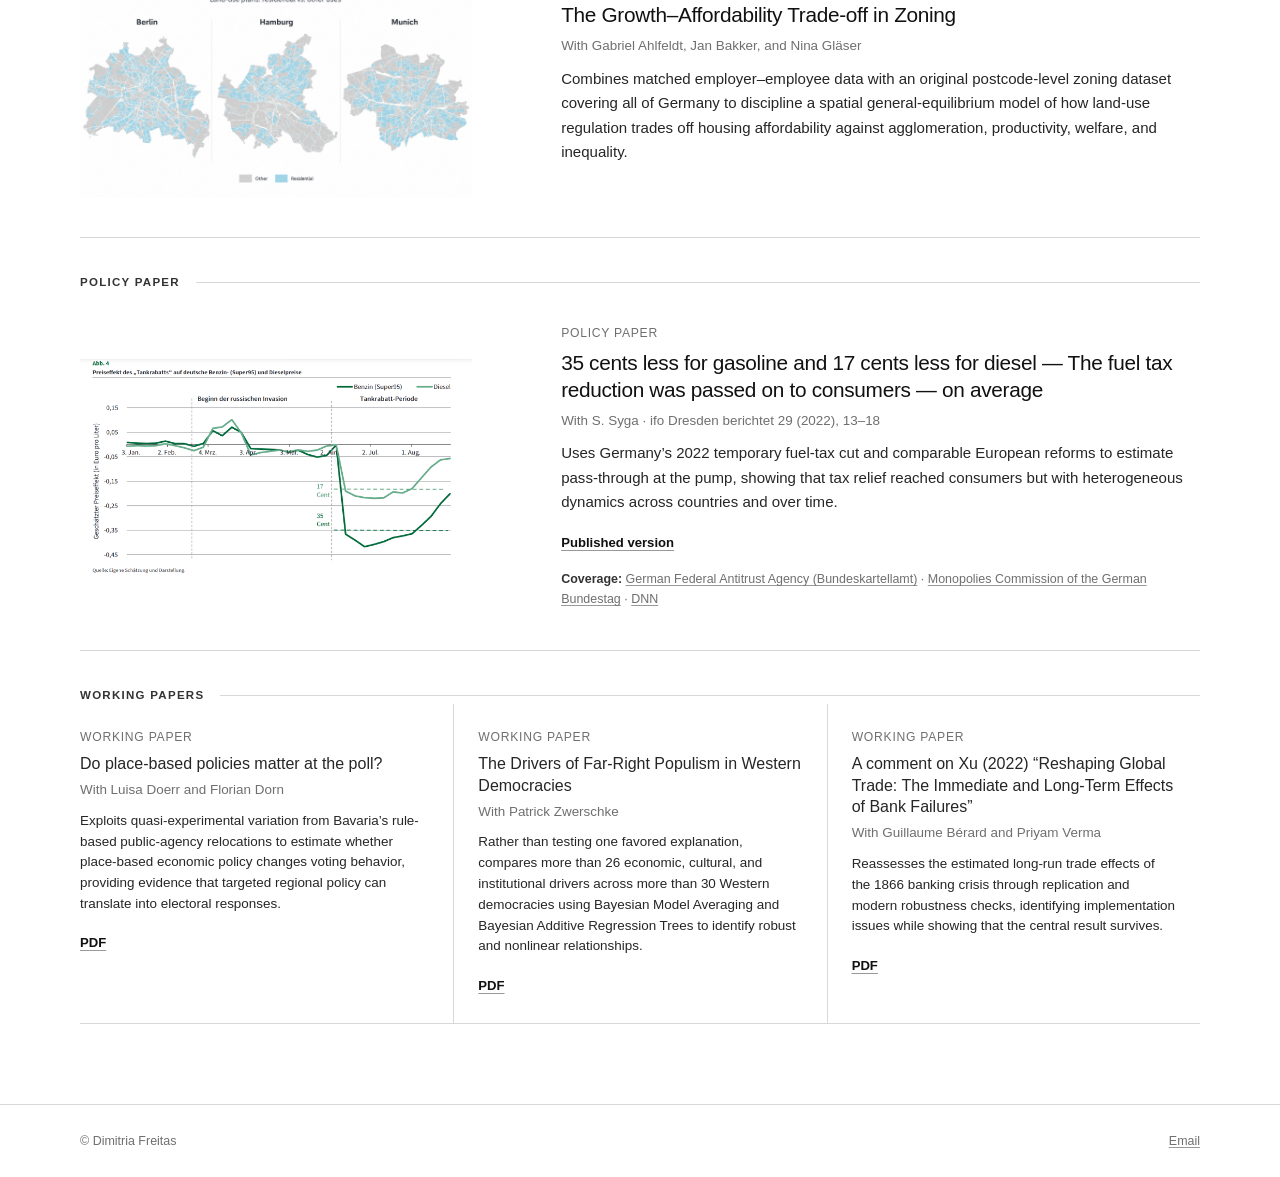
==== commit 16691bb2: "Add NBER chapter PDF link with GoatCounter events Link the De Gruyter Brill chapter page from the NB" ====
--- a/index.html
+++ b/index.html
@@ -176,8 +176,8 @@
                 </svg>
               </a>
             </div>
-            <a class="cv-link" href="files/Dimitria_Freitas_CV.pdf" data-goatcounter-click="cv-pdf">CV [PDF]</a>
-            <a class="cv-link" href="files/Dimitria_Freitas_JMP.pdf" data-goatcounter-click="jmp-pdf-hero">JMP [PDF]</a>
+            <a class="cv-link" href="files/Dimitria_Freitas_CV.pdf" data-goatcounter-click="cv-pdf" data-goatcounter-title="CV PDF (Home page)">CV [PDF]</a>
+            <a class="cv-link" href="files/Dimitria_Freitas_JMP.pdf" data-goatcounter-click="jmp-pdf-home-top" data-goatcounter-title="JMP PDF (Home page, next to CV)">JMP [PDF]</a>
           </div>
 
           <p class="references">
@@ -200,6 +200,8 @@
           <iframe
             src="https://www.youtube-nocookie.com/embed/AXLVGUL-ftw"
             title="Dimitria Freitas: 60 Second Pitch for the Job Market Paper"
+            data-goatcounter-video="jmp-video-home"
+            data-goatcounter-title="JMP video play (Home page)"
             loading="lazy"
             allow="accelerometer; encrypted-media; gyroscope; picture-in-picture; web-share"
             referrerpolicy="strict-origin-when-cross-origin"
@@ -213,7 +215,7 @@
             Germany
           </h2>
           <p class="draft-note">
-            <a href="files/Dimitria_Freitas_JMP.pdf" data-goatcounter-click="jmp-pdf-feature">PDF</a>
+            <a href="files/Dimitria_Freitas_JMP.pdf" data-goatcounter-click="jmp-pdf-home-section" data-goatcounter-title="JMP PDF (Home page, JMP section)">PDF</a>
             · Please check for regular updates
           </p>
           <p class="award">
@@ -267,6 +269,7 @@
               </p>
               <div class="project-links">
                 <a href="nber-chapter/">Chapter details</a>
+                <a href="https://www.degruyterbrill.com/de/document/doi/10.7208/chicago/9780226848372-009/html" data-goatcounter-click="nber-chapter-pdf-home" data-goatcounter-title="NBER chapter PDF link (Home page)">PDF Link</a>
               </div>
             </div>
           </article>
@@ -363,6 +366,8 @@
               <h3>
                 <a
                   href="https://raw.githubusercontent.com/dndfreitas/working_papers/main/PBP%20at%20the%20Poll/2026_02_13_PBP_at_the_polls.pdf"
+                  data-goatcounter-click="paper-pdf-poll-home"
+                  data-goatcounter-title="Poll paper PDF (Home page)"
                   >Do place-based policies matter at the poll?</a
                 >
               </h3>
@@ -376,6 +381,8 @@
               <div class="project-links">
                 <a
                   href="https://raw.githubusercontent.com/dndfreitas/working_papers/main/PBP%20at%20the%20Poll/2026_02_13_PBP_at_the_polls.pdf"
+                  data-goatcounter-click="paper-pdf-poll-home"
+                  data-goatcounter-title="Poll paper PDF (Home page)"
                   >PDF</a
                 >
               </div>
@@ -386,6 +393,8 @@
               <h3>
                 <a
                   href="https://raw.githubusercontent.com/dndfreitas/working_papers/main/FR%20Populism%20in%20Western%20Democracies/2024_01_24_TheDriversofFarRightPopulism.pdf"
+                  data-goatcounter-click="paper-pdf-populism-home"
+                  data-goatcounter-title="Far-right populism PDF (Home page)"
                   >The Drivers of Far-Right Populism in Western Democracies</a
                 >
               </h3>
@@ -400,6 +409,8 @@
               <div class="project-links">
                 <a
                   href="https://raw.githubusercontent.com/dndfreitas/working_papers/main/FR%20Populism%20in%20Western%20Democracies/2024_01_24_TheDriversofFarRightPopulism.pdf"
+                  data-goatcounter-click="paper-pdf-populism-home"
+                  data-goatcounter-title="Far-right populism PDF (Home page)"
                   >PDF</a
                 >
               </div>
@@ -409,6 +420,8 @@
               <h3>
                 <a
                   href="https://www.econstor.eu/bitstream/10419/279958/1/I4R-DP085.pdf"
+                  data-goatcounter-click="paper-pdf-xu-comment-home"
+                  data-goatcounter-title="Xu (2022) comment PDF (Home page)"
                   >A comment on Xu (2022) “Reshaping Global Trade: The Immediate
                   and Long-Term Effects of Bank Failures”</a
                 >
@@ -423,6 +436,8 @@
               <div class="project-links">
                 <a
                   href="https://www.econstor.eu/bitstream/10419/279958/1/I4R-DP085.pdf"
+                  data-goatcounter-click="paper-pdf-xu-comment-home"
+                  data-goatcounter-title="Xu (2022) comment PDF (Home page)"
                   >PDF</a
                 >
               </div>
@@ -443,5 +458,6 @@
       async
       src="https://gc.zgo.at/count.js"
     ></script>
+    <script src="assets/js/video-events.js" defer></script>
   </body>
 </html>
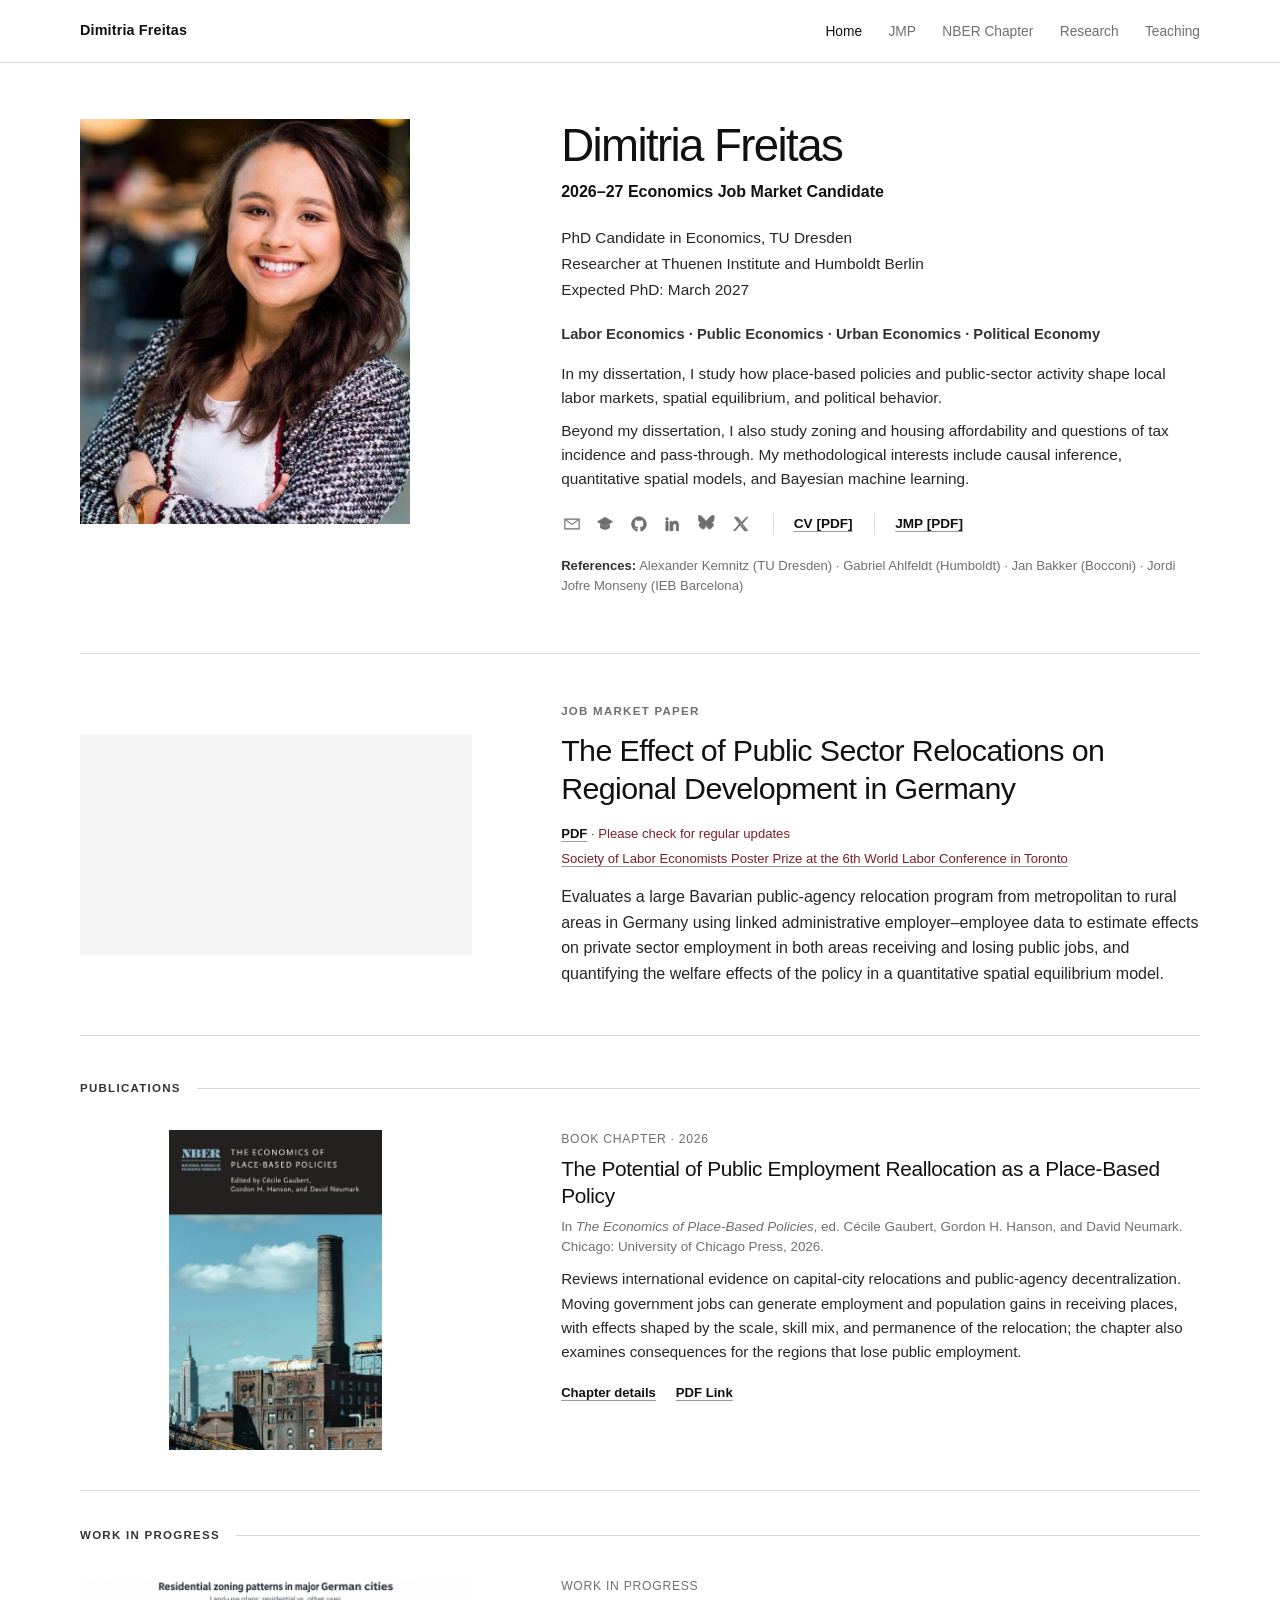
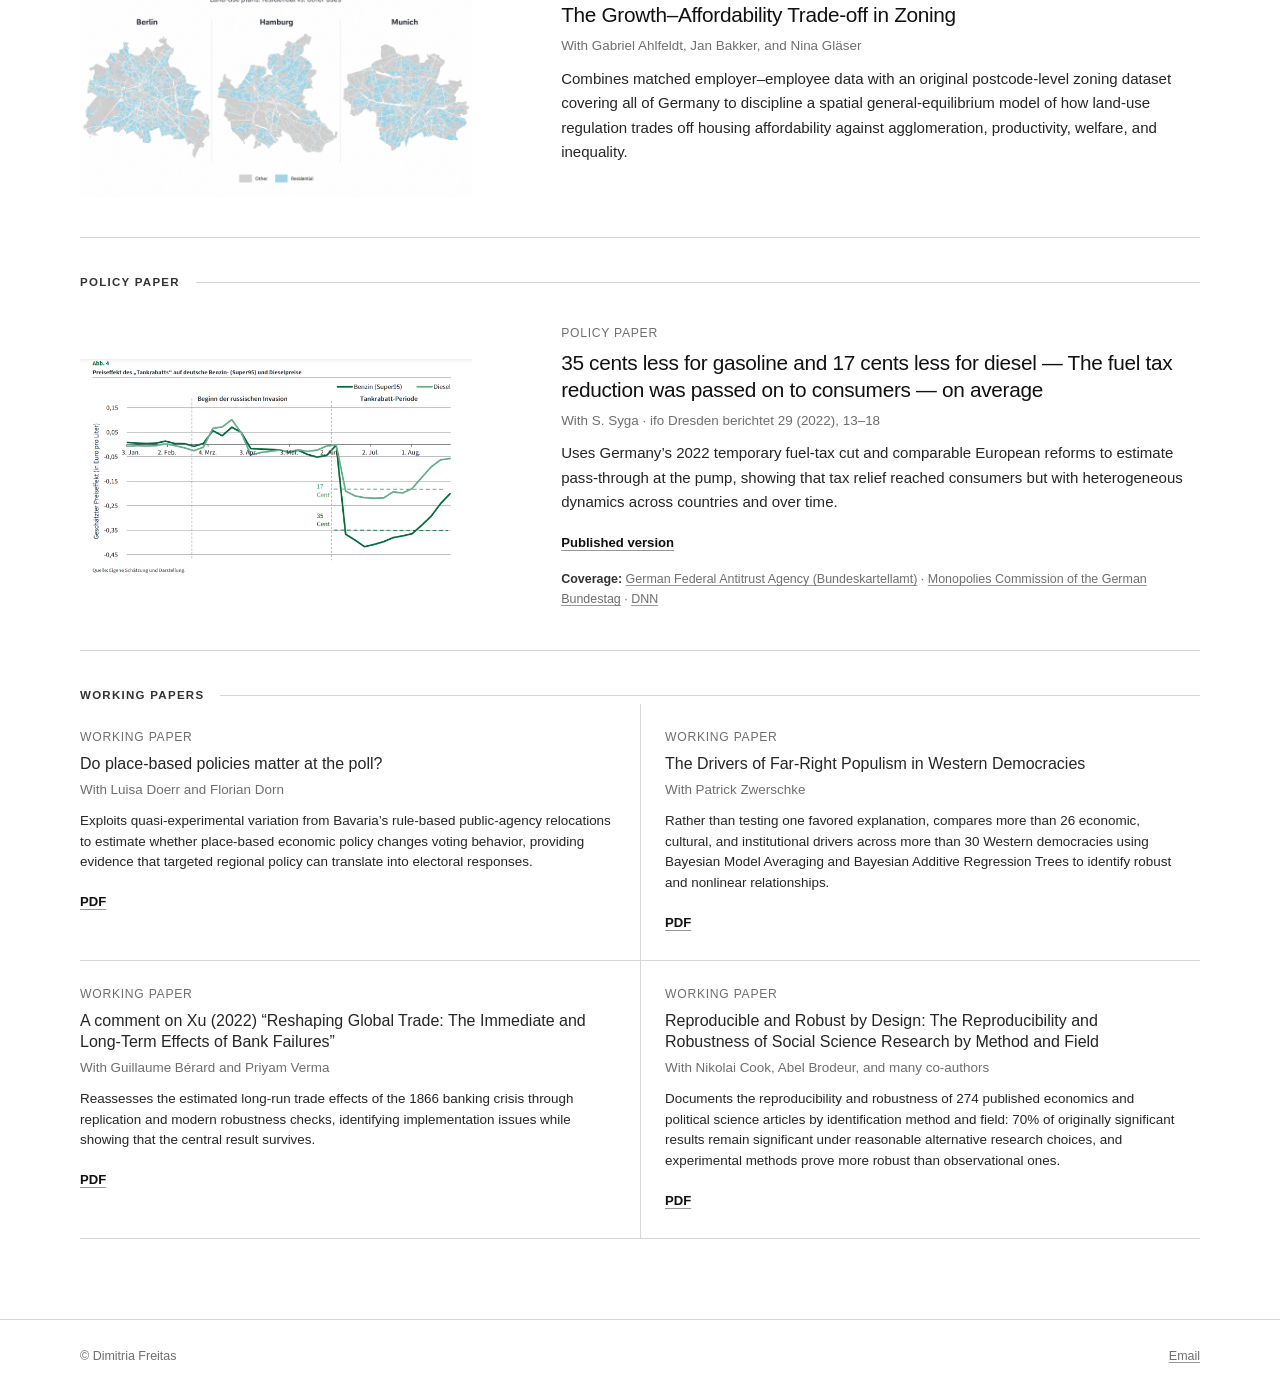
==== commit c7428d5f: "Add working paper: Reproducible and Robust by Design Co-Authored-By: Claude Fable 5.2 <noreply@anthr" ====
--- a/index.html
+++ b/index.html
@@ -361,11 +361,10 @@
           <h2 class="category-heading" id="working-heading">Working Papers</h2>
           <div class="compact-papers">
             <article class="compact-paper">
-              <!-- Dated manuscript path; replace with a stable *_current.pdf file in working_papers when available. -->
               <p class="project-status">Working paper</p>
               <h3>
                 <a
-                  href="https://raw.githubusercontent.com/dndfreitas/working_papers/main/PBP%20at%20the%20Poll/2026_02_13_PBP_at_the_polls.pdf"
+                  href="files/DDF_Place_Based_Policies_Poll.pdf"
                   data-goatcounter-click="paper-pdf-poll-home"
                   data-goatcounter-title="Poll paper PDF (Home page)"
                   >Do place-based policies matter at the poll?</a
@@ -380,7 +379,7 @@
               </p>
               <div class="project-links">
                 <a
-                  href="https://raw.githubusercontent.com/dndfreitas/working_papers/main/PBP%20at%20the%20Poll/2026_02_13_PBP_at_the_polls.pdf"
+                  href="files/DDF_Place_Based_Policies_Poll.pdf"
                   data-goatcounter-click="paper-pdf-poll-home"
                   data-goatcounter-title="Poll paper PDF (Home page)"
                   >PDF</a
@@ -388,11 +387,10 @@
               </div>
             </article>
             <article class="compact-paper">
-              <!-- Dated manuscript path; replace with a stable *_current.pdf file in working_papers when available. -->
               <p class="project-status">Working paper</p>
               <h3>
                 <a
-                  href="https://raw.githubusercontent.com/dndfreitas/working_papers/main/FR%20Populism%20in%20Western%20Democracies/2024_01_24_TheDriversofFarRightPopulism.pdf"
+                  href="files/DF_Far_Right_Populism.pdf"
                   data-goatcounter-click="paper-pdf-populism-home"
                   data-goatcounter-title="Far-right populism PDF (Home page)"
                   >The Drivers of Far-Right Populism in Western Democracies</a
@@ -408,7 +406,7 @@
               </p>
               <div class="project-links">
                 <a
-                  href="https://raw.githubusercontent.com/dndfreitas/working_papers/main/FR%20Populism%20in%20Western%20Democracies/2024_01_24_TheDriversofFarRightPopulism.pdf"
+                  href="files/DF_Far_Right_Populism.pdf"
                   data-goatcounter-click="paper-pdf-populism-home"
                   data-goatcounter-title="Far-right populism PDF (Home page)"
                   >PDF</a
@@ -438,6 +436,36 @@
                   href="https://www.econstor.eu/bitstream/10419/279958/1/I4R-DP085.pdf"
                   data-goatcounter-click="paper-pdf-xu-comment-home"
                   data-goatcounter-title="Xu (2022) comment PDF (Home page)"
+                  >PDF</a
+                >
+              </div>
+            </article>
+            <article class="compact-paper">
+              <p class="project-status">Working paper</p>
+              <h3>
+                <a
+                  href="files/Reproducible_and_Robust_by_Design.pdf"
+                  data-goatcounter-click="paper-pdf-reproducibility-home"
+                  data-goatcounter-title="Reproducibility by method and field PDF (Home page)"
+                  >Reproducible and Robust by Design: The Reproducibility and
+                  Robustness of Social Science Research by Method and Field</a
+                >
+              </h3>
+              <p class="meta">
+                With Nikolai Cook, Abel Brodeur, and many co-authors
+              </p>
+              <p>
+                Documents the reproducibility and robustness of 274 published
+                economics and political science articles by identification
+                method and field: 70% of originally significant results remain
+                significant under reasonable alternative research choices, and
+                experimental methods prove more robust than observational ones.
+              </p>
+              <div class="project-links">
+                <a
+                  href="files/Reproducible_and_Robust_by_Design.pdf"
+                  data-goatcounter-click="paper-pdf-reproducibility-home"
+                  data-goatcounter-title="Reproducibility by method and field PDF (Home page)"
                   >PDF</a
                 >
               </div>
--- a/assets/css/styles.css
+++ b/assets/css/styles.css
@@ -357,7 +357,7 @@
 }
 .compact-papers {
   display: grid;
-  grid-template-columns: repeat(3, minmax(0, 1fr));
+  grid-template-columns: repeat(2, minmax(0, 1fr));
   border-bottom: 1px solid var(--line);
 }
 .compact-paper {
@@ -366,6 +366,13 @@
 .compact-paper + .compact-paper {
   padding-left: 1.5rem;
   border-left: 1px solid var(--line);
+}
+.compact-paper:nth-child(odd) {
+  padding-left: 0;
+  border-left: 0;
+}
+.compact-paper:nth-child(n + 3) {
+  border-top: 1px solid var(--line);
 }
 .compact-paper h3 {
   margin: 0 0 0.35rem;
@@ -780,7 +787,7 @@
   display: grid;
   grid-template-columns: minmax(260px, 310px) minmax(0, 1fr);
   gap: clamp(2rem, 5vw, 4rem);
-  align-items: start;
+  align-items: center;
 }
 .jmp-intro .page-header {
   padding-bottom: 0;
